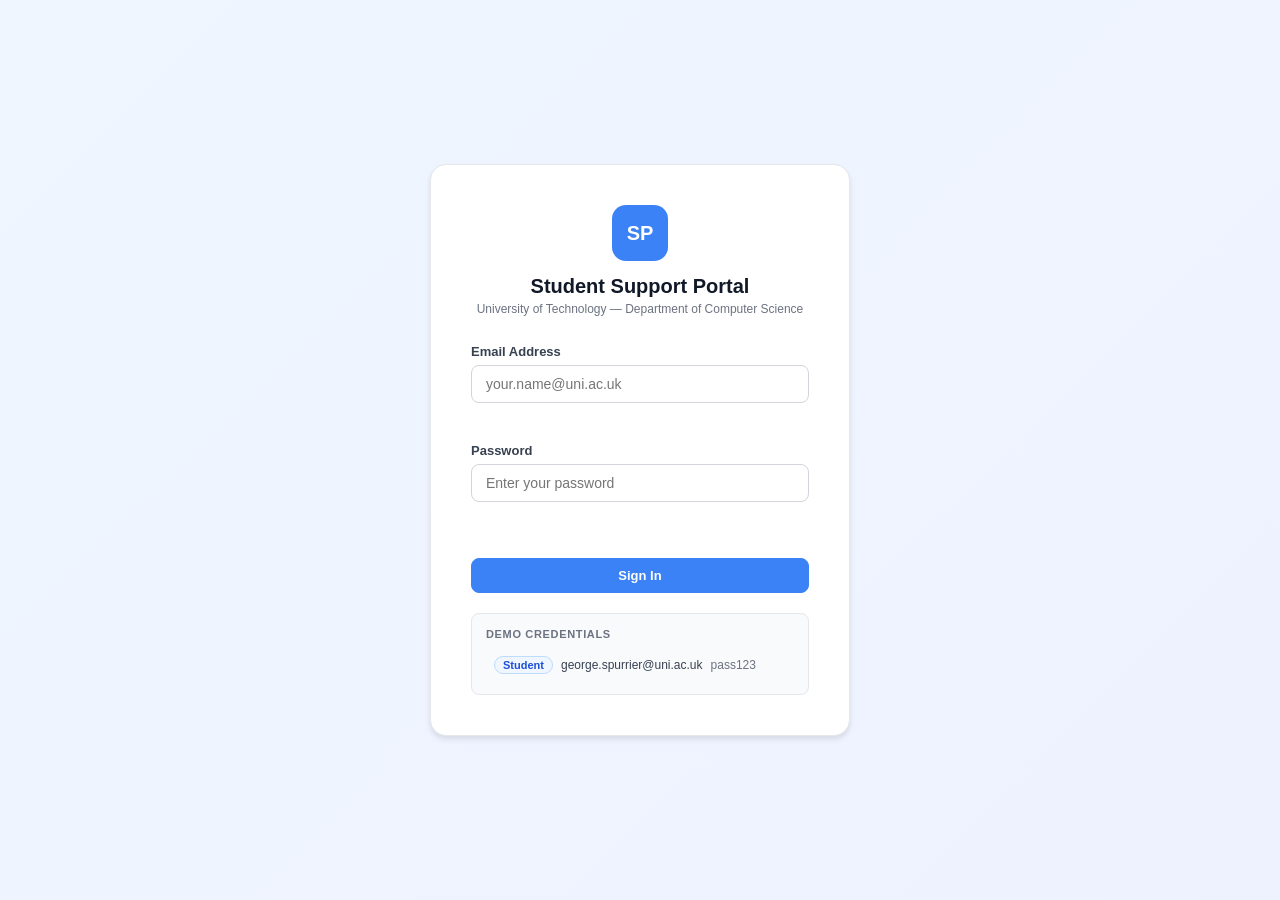
==== web-app/index.html @ 95f8cea7 "Tweak branding and UI balance Co-authored-by: GeorgeSpurrier <146434469+GeorgeSpurrier@users.noreply" ====
<!DOCTYPE html>
<html lang="en">
<head>
  <meta charset="UTF-8">
  <meta name="viewport" content="width=device-width, initial-scale=1.0">
  <title>Student Support Portal</title>
  <link rel="stylesheet" href="styles.css">
</head>
<body>

  <!-- Toast Container -->
  <div id="toast-container" aria-live="polite"></div>

  <!-- Modal Overlay -->
  <div id="modal-overlay" class="modal-overlay hidden">
    <div id="modal-box" class="modal-box">
      <div id="modal-title" class="modal-title"></div>
      <div id="modal-body" class="modal-body"></div>
      <div id="modal-actions" class="modal-actions"></div>
    </div>
  </div>

  <!-- APP ROOT -->
  <div id="app">

    <!-- ===== LOGIN PAGE ===== -->
    <div id="page-login" class="page active">
      <div class="login-container">
        <div class="login-card">
          <div class="login-logo">
            <div class="login-logo-icon">SP</div>
            <h1 class="login-title">Student Support Portal</h1>
            <p class="login-subtitle">University of Technology — Department of Computer Science</p>
          </div>

          <form id="login-form" class="login-form" novalidate>
            <div class="form-group">
              <label class="form-label" for="login-email">Email Address</label>
              <input type="email" id="login-email" class="form-input" placeholder="your.name@uni.ac.uk" autocomplete="email">
              <div class="form-error" id="login-email-error"></div>
            </div>
            <div class="form-group">
              <label class="form-label" for="login-password">Password</label>
              <input type="password" id="login-password" class="form-input" placeholder="Enter your password" autocomplete="current-password">
              <div class="form-error" id="login-password-error"></div>
            </div>
            <div class="form-error" id="login-general-error"></div>
            <button type="submit" class="btn btn-primary btn-full">Sign In</button>
          </form>

          <div class="login-hint">
            <div class="login-hint-title">Demo Credentials</div>
            <div class="login-hint-grid">
              <div class="login-hint-item" data-demo="student">
                <span class="badge badge-blue">Student</span>
                <span>george.spurrier@uni.ac.uk</span>
                <span class="text-muted">pass123</span>
              </div>
            </div>
          </div>
        </div>
      </div>
    </div>

    <!-- ===== AUTHENTICATED LAYOUT ===== -->
    <div id="layout-auth" class="layout-auth hidden">

      <!-- Sidebar -->
      <aside id="sidebar" class="sidebar">
        <div class="sidebar-header">
          <div class="sidebar-logo">SP</div>
          <div class="sidebar-title">Student Portal</div>
        </div>
        <nav id="sidebar-nav" class="sidebar-nav"></nav>
        <div class="sidebar-footer">
          <div id="sidebar-user" class="sidebar-user"></div>
          <button id="logout-btn" class="btn btn-ghost btn-sm sidebar-logout">Sign Out</button>
        </div>
      </aside>

      <!-- Main Content Area -->
      <main class="main-content">

        <!-- ===== STUDENT PAGES ===== -->

        <!-- Student Dashboard -->
        <div id="page-student-dashboard" class="page-inner hidden">
          <div class="welcome-banner banner-blue">
            <h1 id="student-welcome-name" class="banner-title"></h1>
            <p class="banner-subtitle">Submit self-reports, book meetings, and track your progress</p>
          </div>
          <div class="stats-grid stats-grid-4" id="student-stats"></div>
          <h2 class="section-heading">Quick Actions</h2>
          <div class="actions-grid">
            <button class="action-card" data-nav="student-submit-report">
              <div class="action-icon bg-blue">📝</div>
              <div class="action-label">Submit Self-Report</div>
              <div class="action-desc">Rate your wellbeing and academic progress</div>
              <div class="action-arrow">Go →</div>
            </button>
            <button class="action-card" data-nav="student-view-reports">
              <div class="action-icon bg-indigo">📋</div>
              <div class="action-label">View My Reports</div>
              <div class="action-desc">See your submission history and averages</div>
              <div class="action-arrow">Go →</div>
            </button>
            <button class="action-card" data-nav="student-book-meeting">
              <div class="action-icon bg-teal">📅</div>
              <div class="action-label">Book Meeting</div>
              <div class="action-desc">Schedule time to chat about your progress</div>
              <div class="action-arrow">Go →</div>
            </button>
            <button class="action-card" data-nav="student-view-meetings">
              <div class="action-icon bg-purple">📖</div>
              <div class="action-label">My Meetings</div>
              <div class="action-desc">View upcoming and past meetings</div>
              <div class="action-arrow">Go →</div>
            </button>
          </div>
        </div>

        <!-- Student: Submit Self-Report -->
        <div id="page-student-submit-report" class="page-inner hidden">
          <button class="back-btn" data-nav="student-dashboard">← Back to Dashboard</button>
          <h1 class="page-title">Submit Self-Report</h1>
          <p class="page-subtitle">Rate your current wellbeing and academic progress</p>

          <form id="report-form" novalidate>
            <div class="rating-card">
              <div class="rating-card-title">Wellbeing Rating <span class="required">*</span></div>
              <p class="rating-card-desc">How are you feeling overall?</p>
              <div class="rating-buttons" id="wellbeing-rating" data-field="wellbeing"></div>
              <div class="form-error" id="wellbeing-error"></div>
            </div>

            <div class="rating-card">
              <div class="rating-card-title">Academic Progress <span class="required">*</span></div>
              <p class="rating-card-desc">How is your coursework going?</p>
              <div class="rating-buttons" id="progress-rating" data-field="progress"></div>
              <div class="form-error" id="progress-error"></div>
            </div>

            <div class="card">
              <label class="form-label" for="report-comments">Comments <span class="optional">(optional)</span></label>
              <p class="form-help">Add any additional context you'd like your supervisor to know</p>
              <textarea id="report-comments" class="form-textarea" rows="4" placeholder="e.g. I've been struggling with the latest assignment..."></textarea>
            </div>

            <button type="submit" id="report-submit-btn" class="btn btn-primary btn-full btn-large" disabled>
              ✉ Submit Report
            </button>
          </form>
        </div>

        <!-- Student: View My Reports -->
        <div id="page-student-view-reports" class="page-inner hidden">
          <button class="back-btn" data-nav="student-dashboard">← Back to Dashboard</button>
          <h1 class="page-title">My Reports</h1>
          <p class="page-subtitle" id="student-reports-count"></p>
          <div class="stats-grid stats-grid-3" id="student-report-stats"></div>
          <div id="student-reports-list"></div>
        </div>

        <!-- Student: Book Meeting -->
        <div id="page-student-book-meeting" class="page-inner hidden">
          <button class="back-btn" data-nav="student-dashboard">← Back to Dashboard</button>
          <h1 class="page-title">Book Meeting</h1>
          <p class="page-subtitle">Schedule a meeting to discuss your progress</p>

          <form id="student-meeting-form" class="card form-card" novalidate>
            <div class="form-group">
              <label class="form-label">Your Supervisor</label>
              <div id="student-booking-ps" class="form-static"></div>
            </div>
            <div class="form-row">
              <div class="form-group">
                <label class="form-label" for="student-meeting-date">Date <span class="required">*</span></label>
                <input type="date" id="student-meeting-date" class="form-input">
                <div class="form-error" id="student-meeting-date-error"></div>
              </div>
              <div class="form-group">
                <label class="form-label" for="student-meeting-time">Time <span class="required">*</span></label>
                <input type="time" id="student-meeting-time" class="form-input">
                <div class="form-error" id="student-meeting-time-error"></div>
              </div>
            </div>
            <div class="form-group">
              <label class="form-label" for="student-meeting-agenda">Agenda <span class="required">*</span></label>
              <textarea id="student-meeting-agenda" class="form-textarea" rows="3" placeholder="Reason for the meeting..."></textarea>
              <div class="form-error" id="student-meeting-agenda-error"></div>
            </div>
            <button type="submit" id="student-meeting-submit" class="btn btn-primary btn-full">📅 Book Meeting</button>
          </form>
        </div>

        <!-- Student: View My Meetings -->
        <div id="page-student-view-meetings" class="page-inner hidden">
          <button class="back-btn" data-nav="student-dashboard">← Back to Dashboard</button>
          <h1 class="page-title">My Meetings</h1>
          <p class="page-subtitle" id="student-meetings-count"></p>
          <div id="student-meetings-scheduled"></div>
          <div id="student-meetings-past"></div>
        </div>


      </main>
    </div>

  </div><!-- /#app -->

  <script src="script.js"></script>
</body>
</html>
---- web-app/styles.css ----
/* ===========================
   Student Support Portal
   Desktop-focused CSS
   =========================== */

/* --- Reset & Variables --- */
*, *::before, *::after { box-sizing: border-box; margin: 0; padding: 0; }

:root {
  --blue: #3b82f6;
  --blue-dark: #2563eb;
  --blue-light: #eff6ff;
  --indigo: #6366f1;
  --teal: #14b8a6;
  --purple: #8b5cf6;
  --green: #22c55e;
  --green-dark: #16a34a;
  --red: #ef4444;
  --red-dark: #dc2626;
  --amber: #f59e0b;
  --orange: #f97316;
  --gray-50: #f9fafb;
  --gray-100: #f3f4f6;
  --gray-200: #e5e7eb;
  --gray-300: #d1d5db;
  --gray-400: #9ca3af;
  --gray-500: #6b7280;
  --gray-600: #4b5563;
  --gray-700: #374151;
  --gray-800: #1f2937;
  --gray-900: #111827;
  --sidebar-w: 220px;
  --radius: 12px;
  --radius-sm: 8px;
  --shadow: 0 1px 3px rgba(0,0,0,0.08), 0 1px 2px rgba(0,0,0,0.04);
  --shadow-md: 0 4px 6px rgba(0,0,0,0.07), 0 2px 4px rgba(0,0,0,0.04);
}

html, body { height: 100%; font-family: -apple-system, BlinkMacSystemFont, 'Segoe UI', Roboto, sans-serif; font-size: 14px; color: var(--gray-900); background: var(--gray-50); }

/* --- Utilities --- */
.hidden { display: none !important; }
.active { display: block !important; }
.text-center { text-align: center; }
.text-muted { color: var(--gray-500); font-size: 12px; }
.text-red { color: var(--red-dark); }
.text-green { color: var(--green-dark); }
.text-amber { color: var(--amber); }
.fw-600 { font-weight: 600; }

/* --- Layout --- */
.page { min-height: 100vh; }
.layout-auth { display: flex; min-height: 100vh; }

/* --- Sidebar --- */
.sidebar {
  width: var(--sidebar-w);
  min-height: 100vh;
  background: white;
  border-right: 1px solid var(--gray-200);
  display: flex;
  flex-direction: column;
  position: fixed;
  top: 0; left: 0;
  z-index: 100;
}
.sidebar-header {
  display: flex; align-items: center; gap: 10px;
  padding: 20px 16px;
  border-bottom: 1px solid var(--gray-100);
}
.sidebar-logo {
  width: 34px; height: 34px;
  background: var(--blue);
  color: white; font-weight: 700; font-size: 13px;
  border-radius: 8px;
  display: flex; align-items: center; justify-content: center;
  flex-shrink: 0;
}
.sidebar-title { font-weight: 600; font-size: 14px; color: var(--gray-900); }

.sidebar-nav { flex: 1; padding: 12px 8px; overflow-y: auto; }
.sidebar-nav .nav-section { margin-bottom: 4px; }
.sidebar-nav .nav-label {
  font-size: 10px; font-weight: 700; color: var(--gray-400);
  text-transform: uppercase; letter-spacing: 0.08em;
  padding: 8px 8px 4px;
}
.sidebar-nav .nav-btn {
  display: flex; align-items: center; gap: 8px;
  width: 100%; padding: 9px 10px;
  border: none; background: none; cursor: pointer;
  border-radius: 8px; color: var(--gray-600);
  font-size: 13px; font-weight: 500;
  text-align: left; transition: all 0.15s;
}
.sidebar-nav .nav-btn:hover { background: var(--gray-100); color: var(--gray-900); }
.sidebar-nav .nav-btn.active { background: var(--blue-light); color: var(--blue-dark); font-weight: 600; }
.sidebar-nav .nav-icon { font-size: 15px; width: 20px; text-align: center; }

.sidebar-footer {
  padding: 12px; border-top: 1px solid var(--gray-100);
}
.sidebar-user { font-size: 12px; margin-bottom: 8px; }
.sidebar-user .user-name { font-weight: 600; color: var(--gray-800); }
.sidebar-user .user-role { color: var(--gray-500); font-size: 11px; }
.sidebar-logout { width: 100%; justify-content: center; }

/* --- Main Content --- */
.main-content {
  margin-left: var(--sidebar-w);
  flex: 1;
  min-height: 100vh;
  overflow-y: auto;
}
.page-inner {
  padding: 32px;
  max-width: 1200px;
}
.page-inner.page-narrow { max-width: 720px; }

/* --- Login Page --- */
.login-container {
  min-height: 100vh;
  display: flex; align-items: center; justify-content: center;
  background: linear-gradient(135deg, #eff6ff 0%, #eef2ff 100%);
  padding: 32px;
}
.login-card {
  background: white;
  border-radius: 16px;
  padding: 40px;
  width: 420px;
  box-shadow: var(--shadow-md);
  border: 1px solid var(--gray-200);
}
.login-logo { text-align: center; margin-bottom: 28px; }
.login-logo-icon {
  width: 56px; height: 56px;
  background: var(--blue); color: white;
  font-weight: 800; font-size: 20px;
  border-radius: 14px;
  display: inline-flex; align-items: center; justify-content: center;
  margin-bottom: 14px;
}
.login-title { font-size: 20px; font-weight: 700; color: var(--gray-900); margin-bottom: 4px; }
.login-subtitle { font-size: 12px; color: var(--gray-500); }

.login-form { margin-bottom: 20px; }

.login-hint {
  border: 1px solid var(--gray-200);
  border-radius: var(--radius-sm);
  padding: 14px;
  background: var(--gray-50);
}
.login-hint-title { font-size: 11px; font-weight: 700; color: var(--gray-500); text-transform: uppercase; letter-spacing: 0.06em; margin-bottom: 10px; }
.login-hint-grid { display: flex; flex-direction: column; gap: 8px; }
.login-hint-item {
  display: flex; align-items: center; gap: 8px;
  font-size: 12px; color: var(--gray-700);
  cursor: pointer; padding: 6px 8px; border-radius: 6px;
  transition: background 0.15s;
}
.login-hint-item:hover { background: var(--gray-100); }

/* --- Badges --- */
.badge {
  display: inline-flex; align-items: center; justify-content: center;
  padding: 2px 8px; border-radius: 20px;
  font-size: 11px; font-weight: 600;
  border: 1px solid;
}
.badge-blue { background: #eff6ff; color: #1d4ed8; border-color: #bfdbfe; }
.badge-green { background: #f0fdf4; color: #15803d; border-color: #bbf7d0; }
.badge-purple { background: #faf5ff; color: #7e22ce; border-color: #e9d5ff; }
.badge-red { background: #fef2f2; color: #b91c1c; border-color: #fecaca; }
.badge-amber { background: #fffbeb; color: #b45309; border-color: #fde68a; }
.badge-orange { background: #fff7ed; color: #c2410c; border-color: #fed7aa; }
.badge-gray { background: var(--gray-100); color: var(--gray-600); border-color: var(--gray-300); }

/* --- Cards --- */
.card {
  background: white;
  border: 1px solid var(--gray-200);
  border-radius: var(--radius);
  padding: 20px;
  box-shadow: var(--shadow);
  margin-bottom: 16px;
}
.card-p0 { padding: 0; overflow: hidden; }
.table-card { padding: 0; overflow: hidden; }
.form-card { max-width: 640px; }

/* --- Welcome Banner --- */
.welcome-banner {
  border-radius: var(--radius);
  padding: 24px;
  margin-bottom: 24px;
}
.banner-blue { background: linear-gradient(135deg, #eff6ff 0%, #eef2ff 100%); border: 1px solid #bfdbfe; }
.banner-title { font-size: 22px; font-weight: 700; color: var(--gray-900); margin-bottom: 4px; }
.banner-subtitle { font-size: 14px; color: var(--gray-600); }

/* --- Stats Grid --- */
.stats-grid { display: grid; gap: 16px; margin-bottom: 24px; }
.stats-grid-4 { grid-template-columns: repeat(4, 1fr); }
.stats-grid-3 { grid-template-columns: repeat(3, 1fr); }
.stats-grid-2 { grid-template-columns: repeat(2, 1fr); }

.stat-card {
  background: white;
  border: 1px solid var(--gray-200);
  border-radius: var(--radius);
  padding: 20px;
  box-shadow: var(--shadow);
}
.stat-label { font-size: 11px; font-weight: 600; color: var(--gray-500); text-transform: uppercase; letter-spacing: 0.05em; margin-bottom: 6px; }
.stat-value { font-size: 28px; font-weight: 800; color: var(--gray-900); }
.stat-value.red { color: var(--red-dark); }
.stat-value.amber { color: var(--amber); }

/* --- Action Cards --- */
.actions-grid { display: grid; grid-template-columns: repeat(2, 1fr); gap: 16px; }
.action-card {
  background: white;
  border: 1px solid var(--gray-200);
  border-radius: var(--radius);
  padding: 24px;
  text-align: left;
  cursor: pointer;
  transition: all 0.15s;
  box-shadow: var(--shadow);
}
.action-card:hover { border-color: #93c5fd; box-shadow: var(--shadow-md); }
.action-card-header { display: flex; align-items: flex-start; justify-content: space-between; margin-bottom: 0; }
.action-icon {
  width: 44px; height: 44px;
  border-radius: 10px;
  display: flex; align-items: center; justify-content: center;
  font-size: 20px;
  margin-bottom: 16px;
}
.bg-blue { background: #3b82f6; }
.bg-indigo { background: #6366f1; }
.bg-teal { background: #14b8a6; }
.bg-purple { background: #8b5cf6; }
.action-label { font-size: 15px; font-weight: 700; color: var(--gray-900); margin-bottom: 4px; }
.action-desc { font-size: 12px; color: var(--gray-500); margin-bottom: 12px; }
.action-arrow { font-size: 12px; font-weight: 600; color: var(--blue); }

/* --- Section Headings --- */
.section-heading { font-size: 15px; font-weight: 700; color: var(--gray-700); margin-bottom: 14px; }

/* --- Page Titles --- */
.page-title { font-size: 22px; font-weight: 700; color: var(--gray-900); margin-bottom: 4px; }
.page-subtitle { font-size: 13px; color: var(--gray-500); margin-bottom: 24px; }

/* --- Back Button --- */
.back-btn {
  background: none; border: none; cursor: pointer;
  font-size: 13px; color: var(--gray-500);
  padding: 4px 0; margin-bottom: 20px;
  display: inline-flex; align-items: center; gap: 4px;
}
.back-btn:hover { color: var(--gray-800); }

/* --- Forms --- */
.form-group { margin-bottom: 20px; }
.form-row { display: grid; grid-template-columns: 1fr 1fr; gap: 16px; }
.form-label { display: block; font-size: 13px; font-weight: 600; color: var(--gray-700); margin-bottom: 6px; }
.form-help { font-size: 12px; color: var(--gray-500); margin-bottom: 8px; }
.form-input, .form-select, .form-textarea {
  width: 100%; padding: 10px 14px;
  border: 1px solid var(--gray-300); border-radius: var(--radius-sm);
  font-size: 14px; font-family: inherit;
  background: white; color: var(--gray-900);
  outline: none; transition: border-color 0.15s, box-shadow 0.15s;
}
.form-input:focus, .form-select:focus, .form-textarea:focus {
  border-color: var(--blue);
  box-shadow: 0 0 0 3px rgba(59,130,246,0.15);
}
.form-input.error, .form-select.error, .form-textarea.error { border-color: var(--red); }
.form-textarea { resize: vertical; min-height: 80px; }
.form-select { cursor: pointer; }
.form-error { font-size: 12px; color: var(--red-dark); margin-top: 4px; min-height: 16px; }
.form-static { font-size: 14px; color: var(--gray-700); padding: 10px 14px; background: var(--gray-50); border: 1px solid var(--gray-200); border-radius: var(--radius-sm); }
.required { color: var(--red); }
.optional { font-size: 12px; font-weight: 400; color: var(--gray-400); }

/* --- Buttons --- */
.btn {
  display: inline-flex; align-items: center; justify-content: center; gap: 6px;
  padding: 9px 18px;
  border-radius: var(--radius-sm); border: 1px solid transparent;
  font-size: 13px; font-weight: 600; font-family: inherit;
  cursor: pointer; transition: all 0.15s; text-decoration: none;
}
.btn:disabled { opacity: 0.5; cursor: not-allowed; }
.btn-primary { background: var(--blue); color: white; border-color: var(--blue); }
.btn-primary:hover:not(:disabled) { background: var(--blue-dark); border-color: var(--blue-dark); }
.btn-danger { background: var(--red-dark); color: white; border-color: var(--red-dark); }
.btn-danger:hover:not(:disabled) { background: #b91c1c; }
.btn-success { background: var(--green-dark); color: white; border-color: var(--green-dark); }
.btn-success:hover:not(:disabled) { background: #15803d; }
.btn-outline { background: white; color: var(--gray-700); border-color: var(--gray-300); }
.btn-outline:hover:not(:disabled) { background: var(--gray-50); }
.btn-ghost { background: transparent; color: var(--gray-600); border-color: transparent; }
.btn-ghost:hover { background: var(--gray-100); color: var(--gray-800); }
.btn-full { width: 100%; }
.btn-large { padding: 14px 24px; font-size: 14px; border-radius: var(--radius); }
.btn-sm { padding: 6px 12px; font-size: 12px; border-radius: 6px; }

/* --- Data Tables --- */
.data-table { width: 100%; border-collapse: collapse; }
.data-table thead tr { background: var(--gray-50); border-bottom: 1px solid var(--gray-200); }
.data-table th { padding: 11px 16px; text-align: left; font-size: 11px; font-weight: 700; color: var(--gray-500); text-transform: uppercase; letter-spacing: 0.05em; }
.data-table th.text-center { text-align: center; }
.data-table td { padding: 14px 16px; border-bottom: 1px solid var(--gray-100); }
.data-table td.text-center { text-align: center; }
.data-table tbody tr:hover { background: var(--gray-50); }
.data-table tbody tr:last-child td { border-bottom: none; }
.cell-name { font-size: 13px; font-weight: 600; color: var(--gray-900); }
.cell-email { font-size: 11px; color: var(--gray-400); margin-top: 2px; }

/* --- Rating Buttons --- */
.rating-card {
  background: white; border: 1px solid var(--gray-200);
  border-radius: var(--radius); padding: 24px;
  box-shadow: var(--shadow); margin-bottom: 16px;
}
.rating-card-title { font-size: 15px; font-weight: 700; color: var(--gray-900); margin-bottom: 4px; }
.rating-card-desc { font-size: 12px; color: var(--gray-500); margin-bottom: 16px; }
.rating-buttons { display: grid; grid-template-columns: repeat(5, 1fr); gap: 10px; }
.rating-btn {
  display: flex; flex-direction: column; align-items: center;
  padding: 14px 8px; border-radius: 10px;
  border: 2px solid var(--gray-200);
  background: white; cursor: pointer;
  transition: all 0.15s; position: relative;
}
.rating-btn:hover { border-color: var(--gray-300); }
.rating-btn.selected { border-color: var(--blue); background: #eff6ff; box-shadow: 0 0 0 3px rgba(59,130,246,0.15); }
.rating-btn .dot {
  width: 32px; height: 32px; border-radius: 50%;
  display: flex; align-items: center; justify-content: center;
  color: white; font-size: 13px; font-weight: 700;
  margin-bottom: 8px;
}
.dot-1 { background: #ef4444; }
.dot-2 { background: #f97316; }
.dot-3 { background: #f59e0b; }
.dot-4 { background: #84cc16; }
.dot-5 { background: #22c55e; }
.rating-btn .label { font-size: 11px; color: var(--gray-600); font-weight: 500; text-align: center; }
.rating-check { position: absolute; top: 6px; right: 6px; font-size: 14px; color: var(--blue); }

/* --- Meeting / Report Cards --- */
.meeting-card, .report-card {
  background: white; border: 1px solid var(--gray-200);
  border-radius: var(--radius); padding: 20px;
  box-shadow: var(--shadow); margin-bottom: 12px;
}
.meeting-card-header { display: flex; align-items: flex-start; justify-content: space-between; margin-bottom: 8px; }
.meeting-student { font-size: 14px; font-weight: 700; color: var(--gray-900); }
.meeting-datetime { font-size: 12px; color: var(--gray-500); margin-top: 2px; }
.meeting-agenda { font-size: 13px; color: var(--gray-700); margin-bottom: 8px; }
.meeting-booked-by { font-size: 11px; color: var(--gray-400); margin-bottom: 12px; }
.meeting-actions { display: flex; gap: 8px; border-top: 1px solid var(--gray-100); padding-top: 12px; }

.report-header { display: flex; align-items: flex-start; justify-content: space-between; margin-bottom: 10px; }
.report-date { font-size: 12px; color: var(--gray-500); }
.report-badges { display: flex; gap: 8px; flex-wrap: wrap; }
.report-comments { font-size: 13px; color: var(--gray-700); background: var(--gray-50); border-radius: 8px; padding: 12px; margin-top: 8px; }

/* --- Status Badges --- */
.status-scheduled { background: #eff6ff; color: #1d4ed8; border: 1px solid #bfdbfe; }
.status-completed { background: #f0fdf4; color: #15803d; border: 1px solid #bbf7d0; }
.status-cancelled { background: var(--gray-100); color: var(--gray-600); border: 1px solid var(--gray-300); }

/* --- Wellbeing / Progress Colors --- */
.wb-low { background: #fef2f2; color: #b91c1c; border: 1px solid #fecaca; }
.wb-mid { background: #fffbeb; color: #b45309; border: 1px solid #fde68a; }
.wb-high { background: #f0fdf4; color: #15803d; border: 1px solid #bbf7d0; }

/* --- Alerts --- */
.alert {
  border-radius: var(--radius); padding: 16px 20px;
  margin-bottom: 16px; display: flex; align-items: flex-start; gap: 12px;
}
.alert-red { background: #fef2f2; border: 1px solid #fecaca; }
.alert-red .alert-title { color: #b91c1c; }
.alert-amber { background: #fffbeb; border: 1px solid #fde68a; }
.alert-icon { font-size: 18px; flex-shrink: 0; margin-top: 2px; }
.alert-title { font-size: 13px; font-weight: 700; margin-bottom: 2px; }
.alert-body { font-size: 13px; color: var(--gray-700); }

/* --- Alert Box (At-Risk) --- */
.at-risk-section {
  background: white; border: 2px solid #fecaca;
  border-radius: var(--radius); padding: 24px; margin-top: 20px;
  box-shadow: var(--shadow);
}
.at-risk-title { font-size: 15px; font-weight: 700; color: #b91c1c; margin-bottom: 16px; display: flex; align-items: center; gap: 8px; }
.at-risk-student-card {
  background: #fef9f9; border: 1px solid #fecaca;
  border-radius: 10px; padding: 16px;
  display: flex; align-items: flex-start; justify-content: space-between;
  margin-bottom: 10px;
}
.at-risk-student-card:last-child { margin-bottom: 0; }
.at-risk-student-name { font-size: 14px; font-weight: 700; color: var(--gray-900); margin-bottom: 4px; }
.at-risk-wellbeing { font-size: 12px; color: var(--gray-600); }
.at-risk-date { font-size: 11px; color: var(--gray-400); margin-top: 2px; }

/* --- Section Sub-headers --- */
.sub-heading {
  font-size: 11px; font-weight: 700; color: var(--gray-400);
  text-transform: uppercase; letter-spacing: 0.08em;
  margin-bottom: 12px; margin-top: 24px;
}

/* --- Empty States --- */
.empty-state {
  background: white; border: 1px solid var(--gray-200);
  border-radius: var(--radius); padding: 40px; text-align: center;
  box-shadow: var(--shadow);
}
.empty-state-icon { font-size: 32px; margin-bottom: 12px; }
.empty-state-text { font-size: 13px; color: var(--gray-500); }

/* --- Success Confirmation --- */
.success-card {
  background: white; border: 1px solid #bbf7d0;
  border-radius: var(--radius); padding: 40px; text-align: center;
  box-shadow: var(--shadow); max-width: 480px; margin: 0 auto;
}
.success-icon {
  width: 64px; height: 64px; border-radius: 50%;
  background: #f0fdf4; display: inline-flex; align-items: center; justify-content: center;
  font-size: 28px; margin-bottom: 16px;
}
.success-title { font-size: 20px; font-weight: 700; color: var(--gray-900); margin-bottom: 8px; }
.success-desc { font-size: 13px; color: var(--gray-600); margin-bottom: 20px; }
.success-summary {
  background: var(--gray-50); border-radius: 10px; padding: 16px;
  text-align: left; margin-bottom: 20px;
  font-size: 13px; line-height: 1.8;
}
.success-summary .summary-key { color: var(--gray-500); }
.success-summary .summary-val { font-weight: 600; color: var(--gray-800); }
.success-actions { display: flex; gap: 10px; }

/* --- Toast Notifications --- */
#toast-container {
  position: fixed; bottom: 24px; right: 24px;
  z-index: 9999; display: flex; flex-direction: column; gap: 8px;
  pointer-events: none;
}
.toast {
  display: flex; align-items: center; gap: 10px;
  padding: 12px 16px;
  background: var(--gray-900); color: white;
  border-radius: 10px; font-size: 13px; font-weight: 500;
  box-shadow: 0 4px 12px rgba(0,0,0,0.15);
  pointer-events: all;
  animation: toast-in 0.25s ease;
  max-width: 360px;
}
.toast.toast-success { background: #166534; }
.toast.toast-error { background: #991b1b; }
.toast.toast-info { background: #1e40af; }
@keyframes toast-in {
  from { transform: translateY(16px); opacity: 0; }
  to { transform: translateY(0); opacity: 1; }
}
@keyframes toast-out {
  to { transform: translateY(16px); opacity: 0; }
}

/* --- Modal --- */
.modal-overlay {
  position: fixed; inset: 0;
  background: rgba(0,0,0,0.45);
  z-index: 500;
  display: flex; align-items: center; justify-content: center;
}
.modal-box {
  background: white; border-radius: var(--radius);
  padding: 28px; min-width: 380px; max-width: 480px;
  box-shadow: 0 20px 40px rgba(0,0,0,0.15);
}
.modal-title { font-size: 18px; font-weight: 700; color: var(--gray-900); margin-bottom: 12px; }
.modal-body { font-size: 14px; color: var(--gray-600); margin-bottom: 24px; line-height: 1.6; }
.modal-actions { display: flex; gap: 10px; justify-content: flex-end; }

/* --- At-risk badge on action card --- */
.at-risk-badge {
  display: inline-flex; align-items: center; gap: 4px;
  padding: 4px 10px; border-radius: 20px;
  background: #fef2f2; color: #b91c1c; border: 1px solid #fecaca;
  font-size: 11px; font-weight: 700;
}

/* --- Scrollbar --- */
::-webkit-scrollbar { width: 6px; height: 6px; }
::-webkit-scrollbar-track { background: transparent; }
::-webkit-scrollbar-thumb { background: var(--gray-300); border-radius: 3px; }

/* --- Separator / divider --- */
.divider { height: 1px; background: var(--gray-100); margin: 20px 0; }
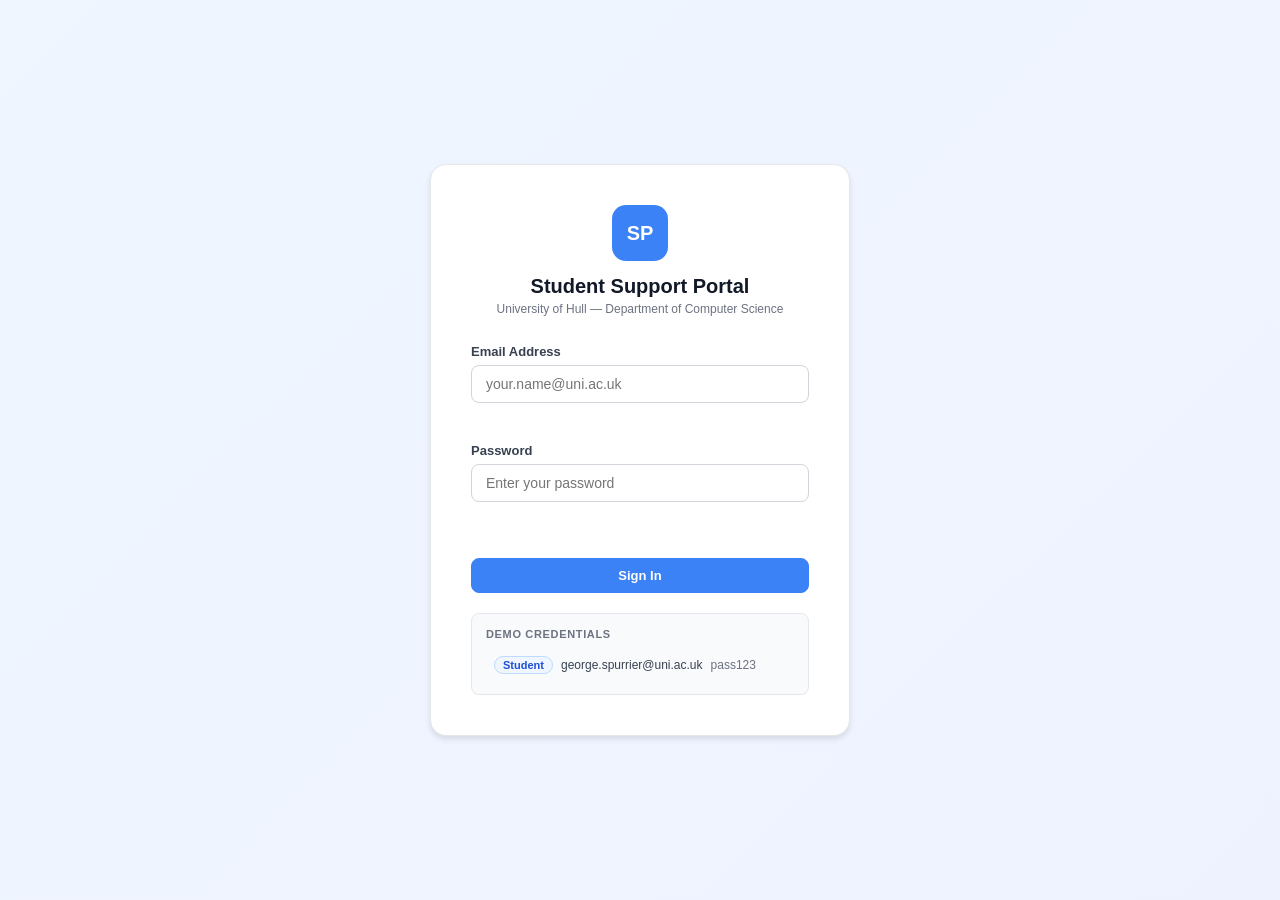
==== commit 984a866d: "Update branding and remove session persistence Co-authored-by: GeorgeSpurrier <146434469+GeorgeSpurr" ====
--- a/web-app/index.html
+++ b/web-app/index.html
@@ -30,7 +30,7 @@
           <div class="login-logo">
             <div class="login-logo-icon">SP</div>
             <h1 class="login-title">Student Support Portal</h1>
-            <p class="login-subtitle">University of Technology — Department of Computer Science</p>
+            <p class="login-subtitle">University of Hull — Department of Computer Science</p>
           </div>
 
           <form id="login-form" class="login-form" novalidate>
@@ -165,7 +165,7 @@
         <div id="page-student-book-meeting" class="page-inner hidden">
           <button class="back-btn" data-nav="student-dashboard">← Back to Dashboard</button>
           <h1 class="page-title">Book Meeting</h1>
-          <p class="page-subtitle">Schedule a meeting to discuss your progress</p>
+          <p class="page-subtitle">Schedule a meeting with support staff to discuss your progress</p>
 
           <form id="student-meeting-form" class="card form-card" novalidate>
             <div class="form-group">
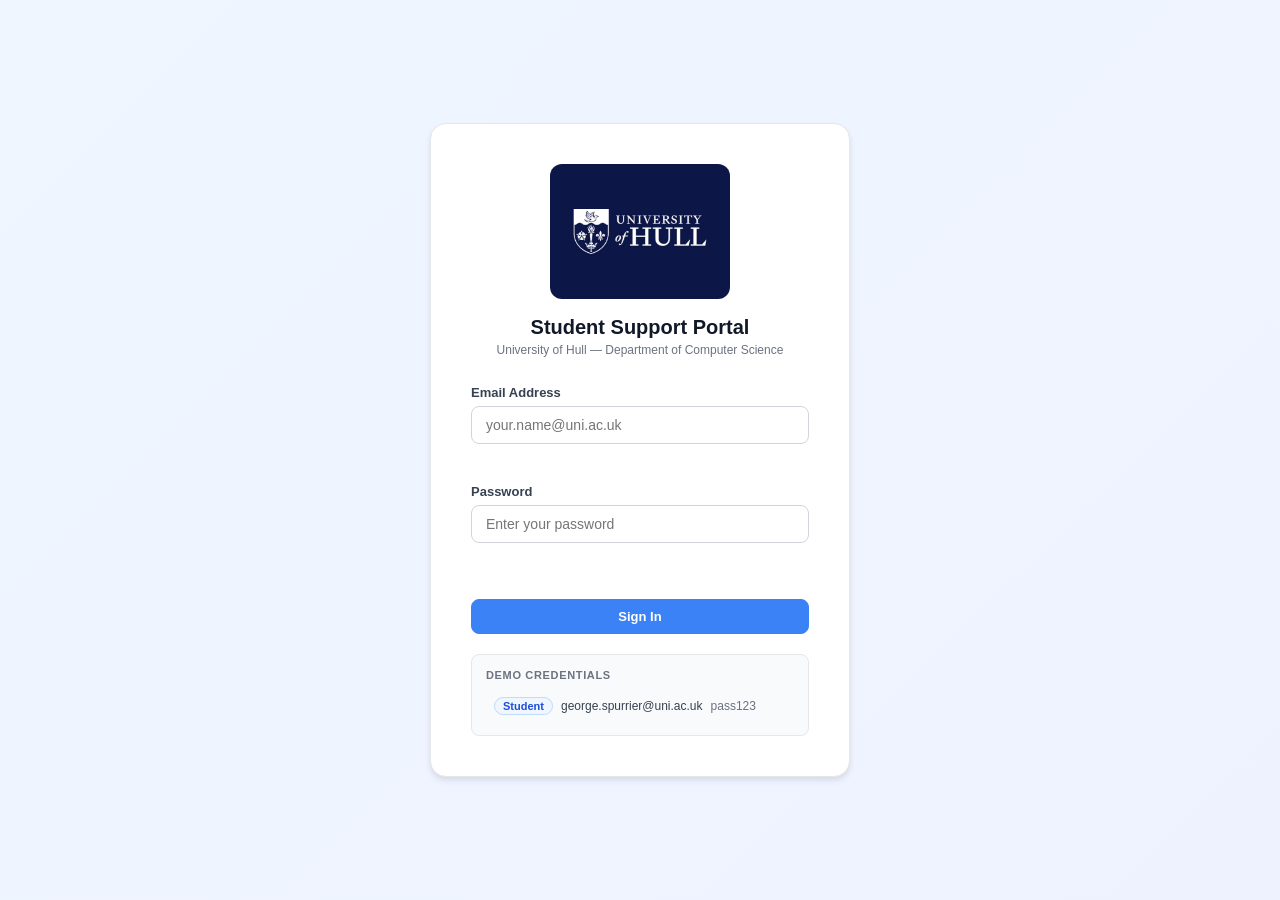
==== commit ca9eac46: "feat: update portal logos Co-authored-by: GeorgeSpurrier <146434469+GeorgeSpurrier@users.noreply.git" ====
--- a/web-app/index.html
+++ b/web-app/index.html
@@ -28,7 +28,7 @@
       <div class="login-container">
         <div class="login-card">
           <div class="login-logo">
-            <div class="login-logo-icon">SP</div>
+            <img class="login-logo-icon" src="Web Assets/University-of-Hull-logo.jpg" alt="University of Hull logo">
             <h1 class="login-title">Student Support Portal</h1>
             <p class="login-subtitle">University of Hull — Department of Computer Science</p>
           </div>
@@ -68,7 +68,7 @@
       <!-- Sidebar -->
       <aside id="sidebar" class="sidebar">
         <div class="sidebar-header">
-          <div class="sidebar-logo">SP</div>
+          <img class="sidebar-logo" src="Web Assets/University-of-Hull-logo.jpg" alt="University of Hull logo">
           <div class="sidebar-title">Student Portal</div>
         </div>
         <nav id="sidebar-nav" class="sidebar-nav"></nav>
--- a/web-app/styles.css
+++ b/web-app/styles.css
@@ -70,11 +70,9 @@
   border-bottom: 1px solid var(--gray-100);
 }
 .sidebar-logo {
-  width: 34px; height: 34px;
-  background: var(--blue);
-  color: white; font-weight: 700; font-size: 13px;
+  height: 40px; width: auto;
   border-radius: 8px;
-  display: flex; align-items: center; justify-content: center;
+  display: block;
   flex-shrink: 0;
 }
 .sidebar-title { font-weight: 600; font-size: 14px; color: var(--gray-900); }
@@ -136,11 +134,9 @@
 }
 .login-logo { text-align: center; margin-bottom: 28px; }
 .login-logo-icon {
-  width: 56px; height: 56px;
-  background: var(--blue); color: white;
-  font-weight: 800; font-size: 20px;
-  border-radius: 14px;
-  display: inline-flex; align-items: center; justify-content: center;
+  width: 180px; height: auto;
+  border-radius: 12px;
+  display: inline-block;
   margin-bottom: 14px;
 }
 .login-title { font-size: 20px; font-weight: 700; color: var(--gray-900); margin-bottom: 4px; }
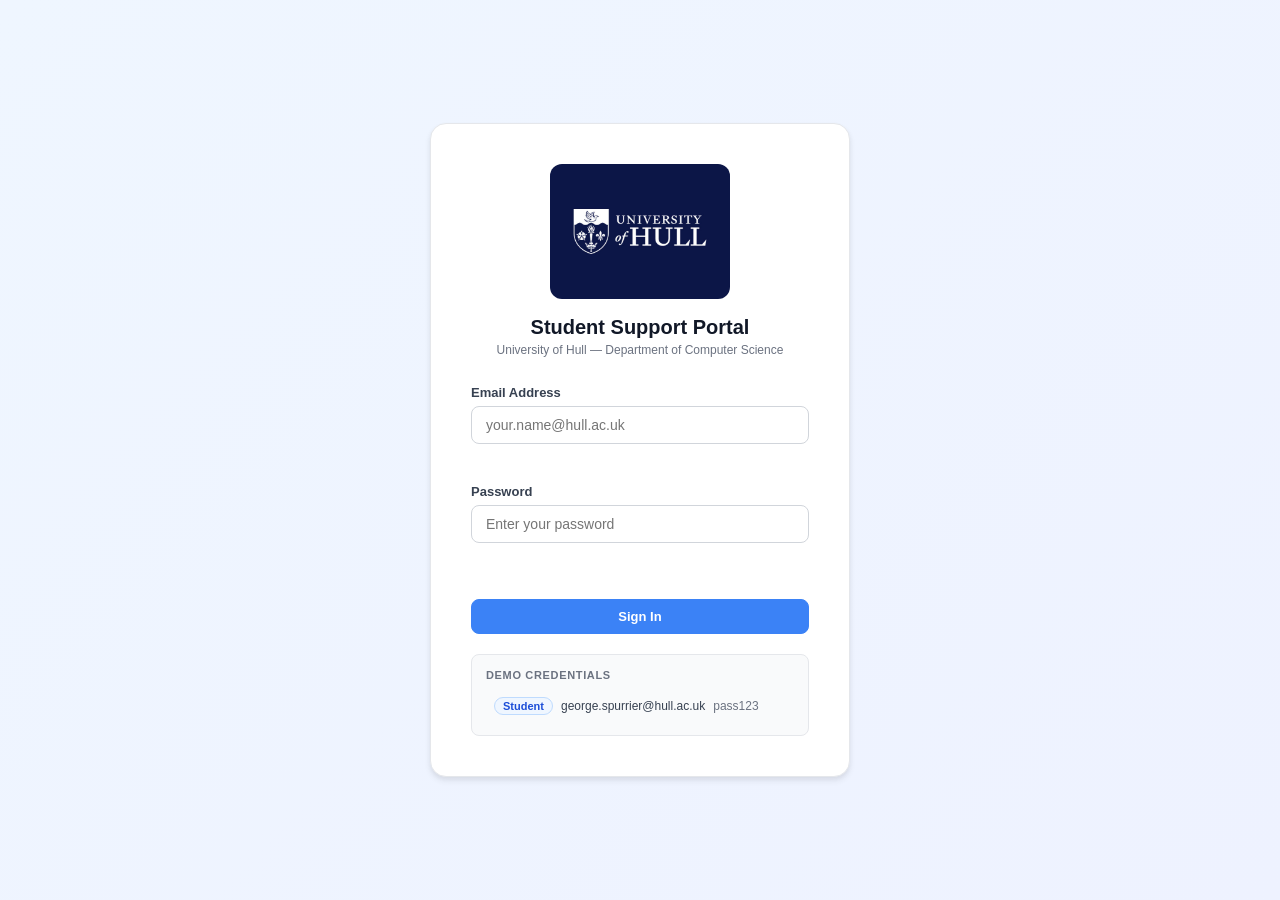
==== commit 9c0c9bf5: "feat: show supervisor on meeting cards and update emails Co-authored-by: GeorgeSpurrier <146434469+G" ====
--- a/web-app/index.html
+++ b/web-app/index.html
@@ -36,7 +36,7 @@
           <form id="login-form" class="login-form" novalidate>
             <div class="form-group">
               <label class="form-label" for="login-email">Email Address</label>
-              <input type="email" id="login-email" class="form-input" placeholder="your.name@uni.ac.uk" autocomplete="email">
+              <input type="email" id="login-email" class="form-input" placeholder="your.name@hull.ac.uk" autocomplete="email">
               <div class="form-error" id="login-email-error"></div>
             </div>
             <div class="form-group">
@@ -53,7 +53,7 @@
             <div class="login-hint-grid">
               <div class="login-hint-item" data-demo="student">
                 <span class="badge badge-blue">Student</span>
-                <span>george.spurrier@uni.ac.uk</span>
+                <span>george.spurrier@hull.ac.uk</span>
                 <span class="text-muted">pass123</span>
               </div>
             </div>
@@ -89,6 +89,7 @@
             <h1 id="student-welcome-name" class="banner-title"></h1>
             <p class="banner-subtitle">Submit self-reports, book meetings, and track your progress</p>
           </div>
+          <div id="student-supervisor-card" class="card"></div>
           <div class="stats-grid stats-grid-4" id="student-stats"></div>
           <h2 class="section-heading">Quick Actions</h2>
           <div class="actions-grid">
--- a/web-app/styles.css
+++ b/web-app/styles.css
@@ -188,6 +188,36 @@
 .table-card { padding: 0; overflow: hidden; }
 .form-card { max-width: 640px; }
 
+.supervisor-card {
+  display: flex;
+  align-items: center;
+  gap: 14px;
+}
+.supervisor-card .supervisor-avatar {
+  width: 56px;
+  height: 56px;
+  border-radius: 50%;
+  background: var(--gray-100);
+  display: inline-flex;
+  align-items: center;
+  justify-content: center;
+  font-size: 26px;
+}
+.supervisor-details { display: flex; flex-direction: column; gap: 2px; }
+.supervisor-label {
+  font-size: 11px;
+  font-weight: 700;
+  color: var(--gray-500);
+  text-transform: uppercase;
+  letter-spacing: 0.05em;
+}
+.supervisor-name { font-size: 17px; font-weight: 800; color: var(--gray-900); }
+.supervisor-email { font-size: 13px; color: var(--gray-600); }
+.supervisor-card.compact { gap: 10px; }
+.supervisor-card.compact .supervisor-avatar { width: 44px; height: 44px; font-size: 20px; }
+.supervisor-card.compact .supervisor-name { font-size: 15px; }
+.supervisor-card.compact .supervisor-label { font-size: 10px; }
+
 /* --- Welcome Banner --- */
 .welcome-banner {
   border-radius: var(--radius);
@@ -363,6 +393,9 @@
 .meeting-datetime { font-size: 12px; color: var(--gray-500); margin-top: 2px; }
 .meeting-agenda { font-size: 13px; color: var(--gray-700); margin-bottom: 8px; }
 .meeting-booked-by { font-size: 11px; color: var(--gray-400); margin-bottom: 12px; }
+.meeting-supervisor { font-size: 11px; color: var(--gray-600); display: flex; flex-wrap: wrap; gap: 4px; }
+.meeting-supervisor .label { font-weight: 700; color: var(--gray-600); }
+.meeting-supervisor .email { color: var(--gray-500); }
 .meeting-actions { display: flex; gap: 8px; border-top: 1px solid var(--gray-100); padding-top: 12px; }
 
 .report-header { display: flex; align-items: flex-start; justify-content: space-between; margin-bottom: 10px; }
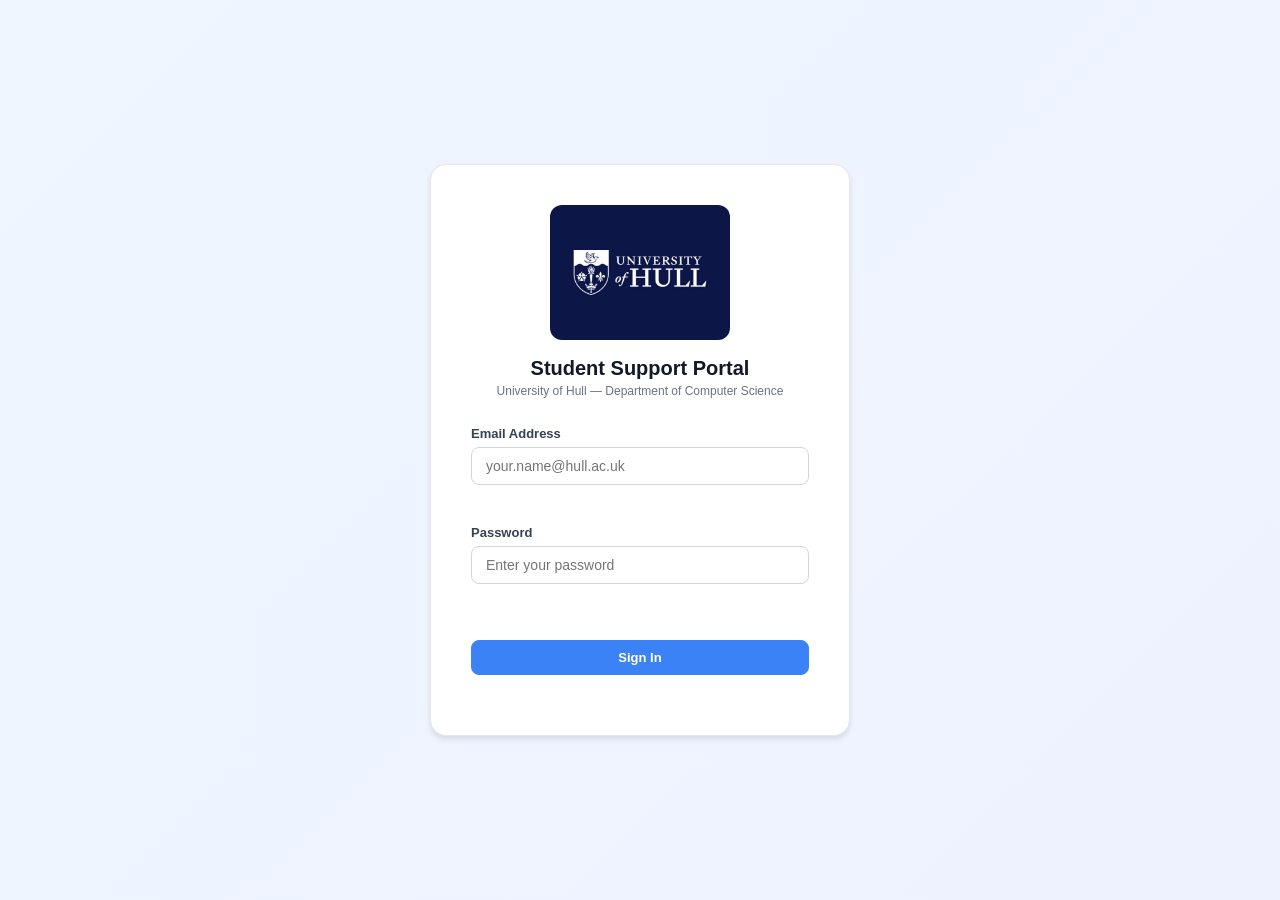
==== commit 38cb2ab1: "Remove demo credential option Co-authored-by: GeorgeSpurrier <146434469+GeorgeSpurrier@users.noreply" ====
--- a/web-app/index.html
+++ b/web-app/index.html
@@ -48,16 +48,6 @@
             <button type="submit" class="btn btn-primary btn-full">Sign In</button>
           </form>
 
-          <div class="login-hint">
-            <div class="login-hint-title">Demo Credentials</div>
-            <div class="login-hint-grid">
-              <div class="login-hint-item" data-demo="student">
-                <span class="badge badge-blue">Student</span>
-                <span>george.spurrier@hull.ac.uk</span>
-                <span class="text-muted">pass123</span>
-              </div>
-            </div>
-          </div>
         </div>
       </div>
     </div>
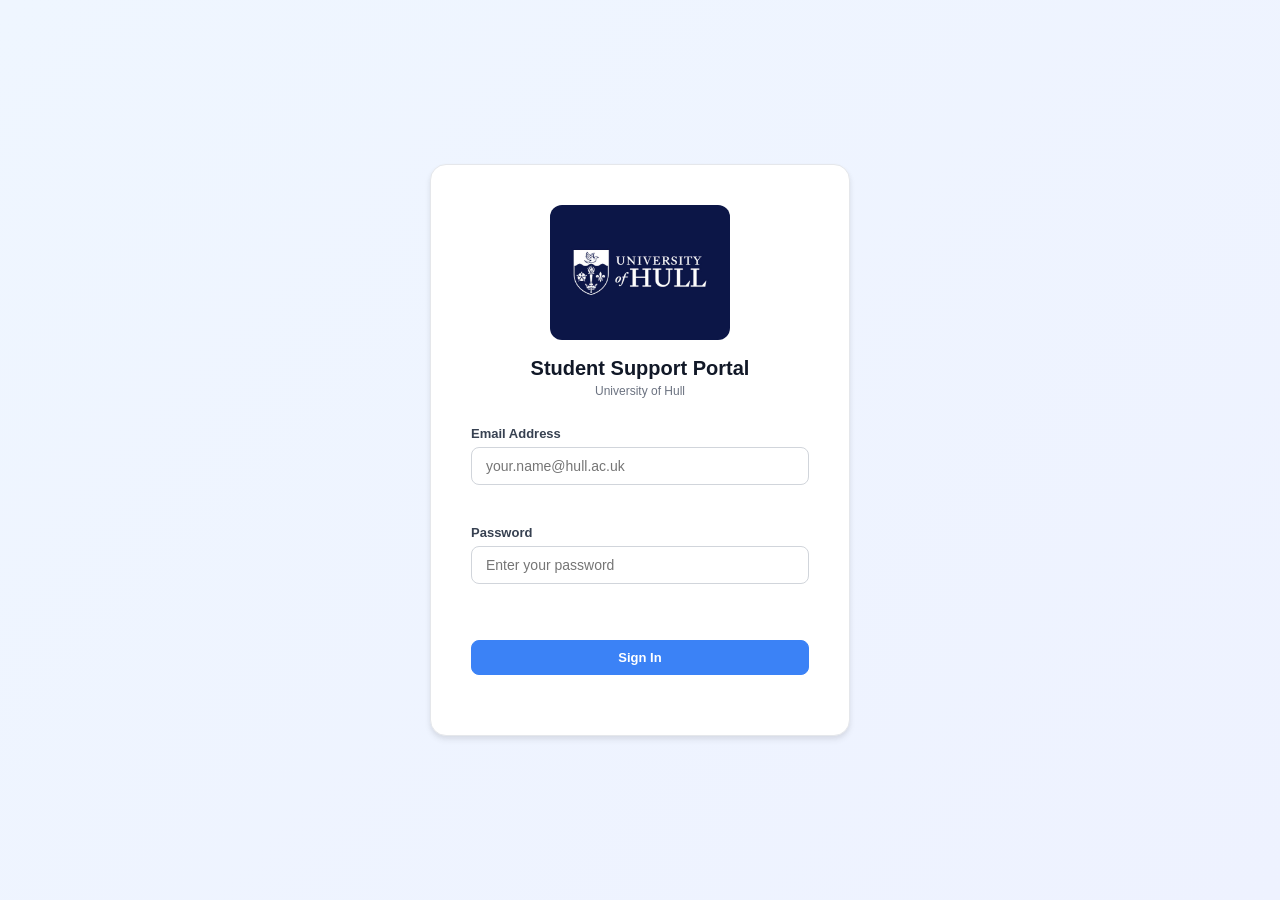
==== commit db803c0d: "remove department subtitle from login Co-authored-by: GeorgeSpurrier <146434469+GeorgeSpurrier@users" ====
--- a/web-app/index.html
+++ b/web-app/index.html
@@ -30,7 +30,7 @@
           <div class="login-logo">
             <img class="login-logo-icon" src="Web Assets/University-of-Hull-logo.jpg" alt="University of Hull logo">
             <h1 class="login-title">Student Support Portal</h1>
-            <p class="login-subtitle">University of Hull — Department of Computer Science</p>
+            <p class="login-subtitle">University of Hull</p>
           </div>
 
           <form id="login-form" class="login-form" novalidate>
--- a/web-app/styles.css
+++ b/web-app/styles.css
@@ -203,6 +203,13 @@
   justify-content: center;
   font-size: 26px;
 }
+.supervisor-avatar-img {
+  width: 100%;
+  height: 100%;
+  object-fit: cover;
+  border-radius: 50%;
+  display: block;
+}
 .supervisor-details { display: flex; flex-direction: column; gap: 2px; }
 .supervisor-label {
   font-size: 11px;
